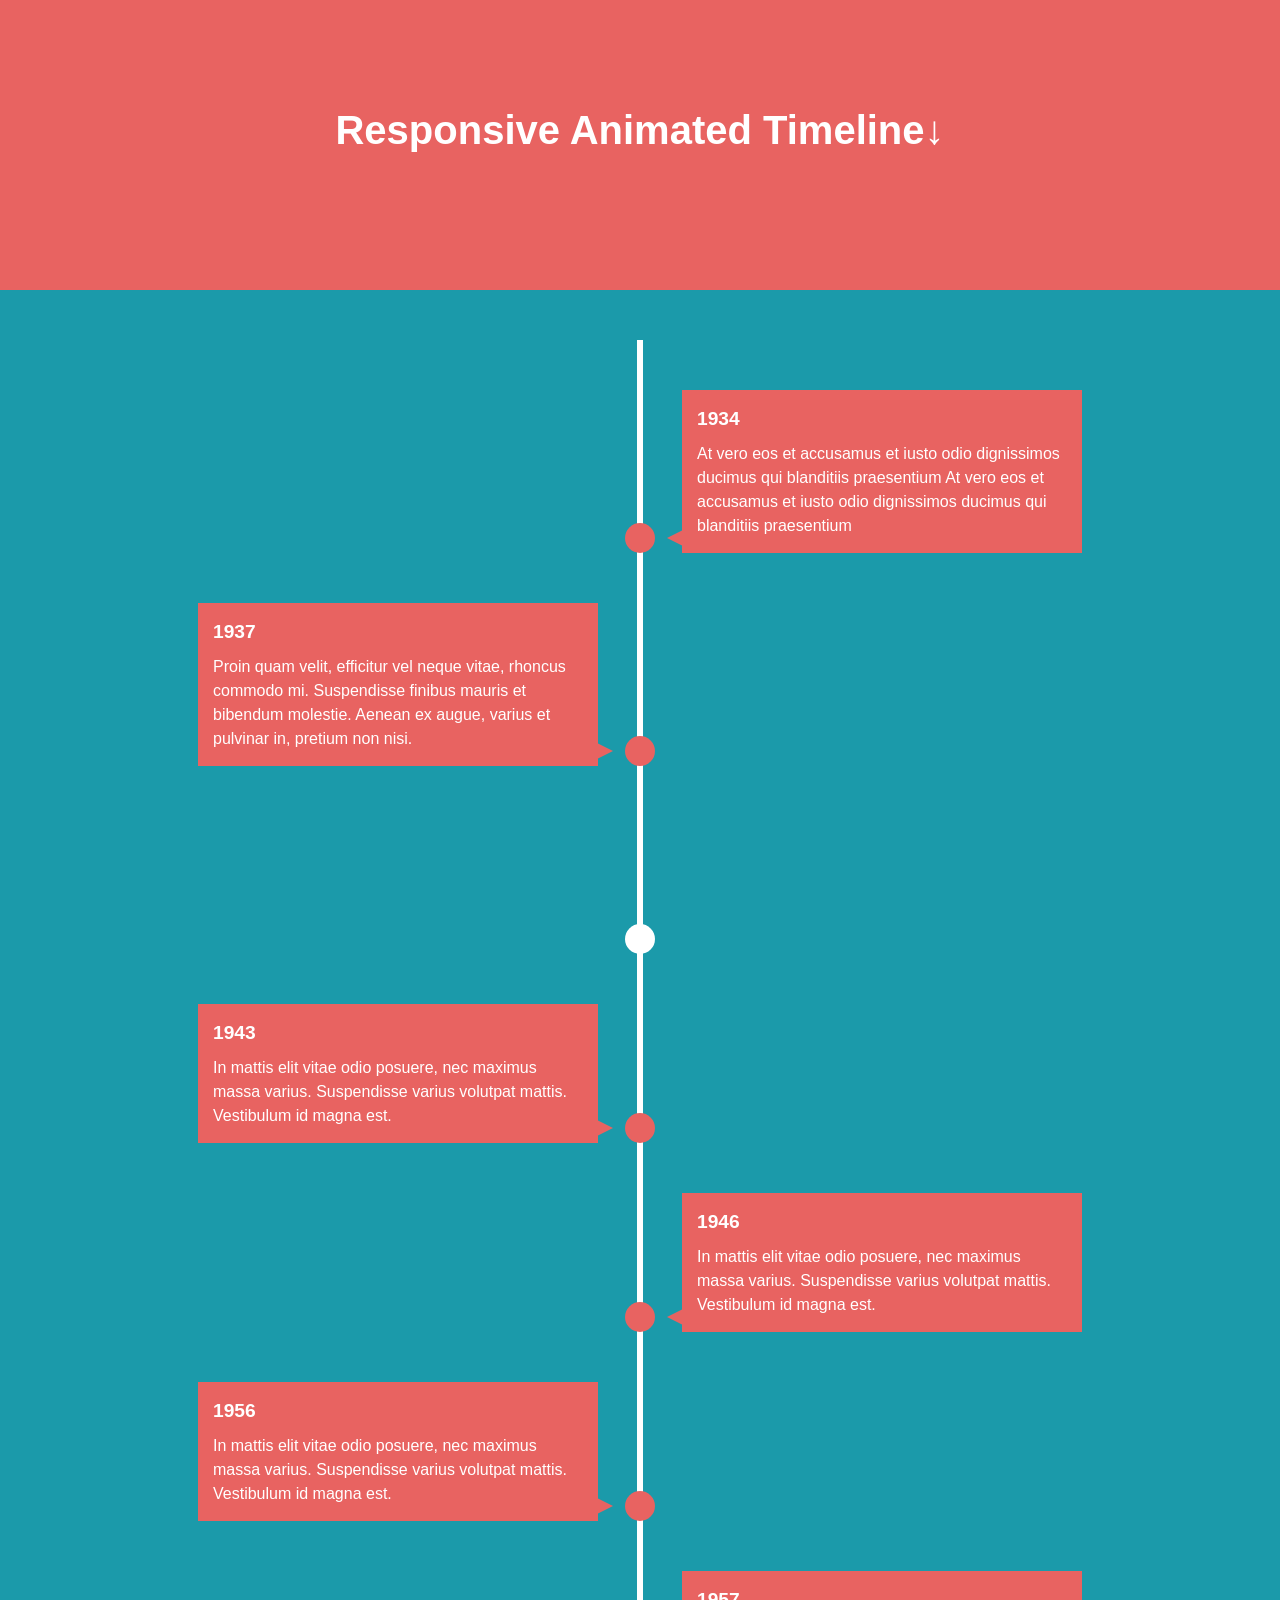
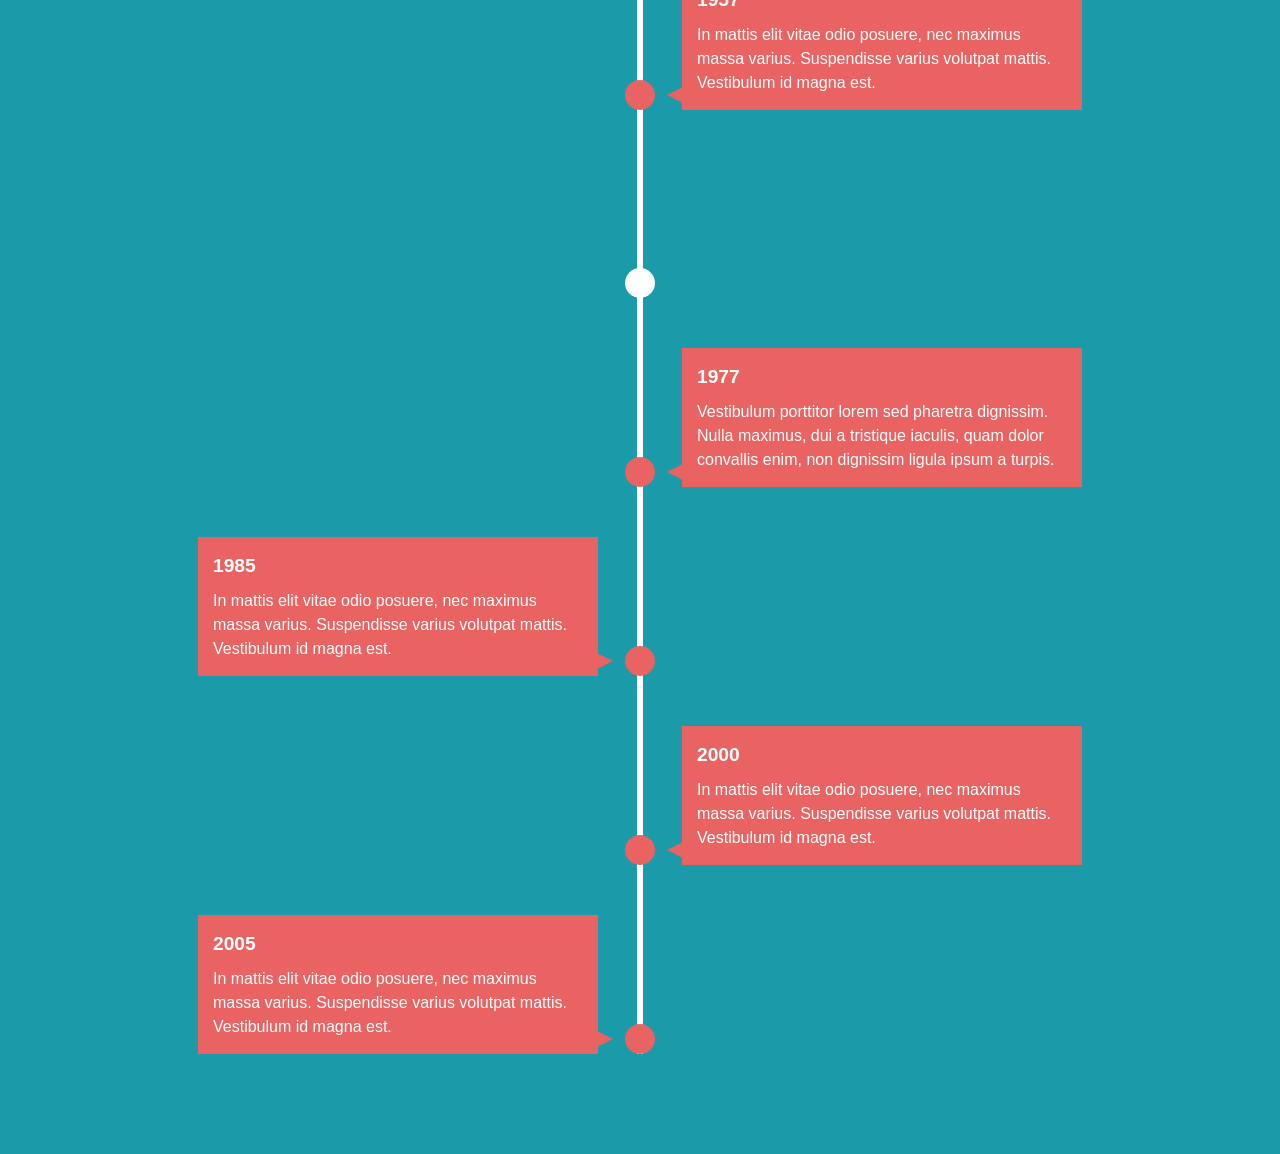
==== oxygen/animate_timeline/responsive-animated-timeline-javascript-css3/index.html @ f0c857d0 "ajout elements" ====
<!doctype html>
<html>
<head>
<meta charset="utf-8">
<meta http-equiv="X-UA-Compatible" content="IE=edge,chrome=1">
<meta name="viewport" content="width=device-width, initial-scale=1">
<title>Responsive Animated Timeline Demo</title>
<style>
*,
*::before,
*::after {
  margin: 0;
  padding: 0;
  box-sizing: border-box;
}

body {
  font: normal 16px/1.5 "Open Sans", sans-serif;
  background: #1B9AAA;
  color: #fff;
  overflow-x: hidden;
  padding-bottom: 50px;
}  /* INTRO SECTION
–––––––––––––––––––––––––––––––––––––––––––––––––– */

.intro {
  background: #E86361;
  padding: 100px 0;
}

.container {
  width: 90%;
  max-width: 1200px;
  margin: 0 auto;
  text-align: center;
}

h1 {
  font-size: 2.5rem;
}


/* TIMELINE
–––––––––––––––––––––––––––––––––––––––––––––––––– */

.timeline ul {
  background: #1B9AAA;
  padding: 50px 0;
}

.timeline ul li {
  list-style-type: none;
  position: relative;
  width: 6px;
  margin: 0 auto;
  padding-top: 50px;
  background: #fff;
}

.timeline ul li::after {
  content: '';
  position: absolute;
  left: 50%;
  bottom: 0;
  transform: translateX(-50%);
  width: 30px;
  height: 30px;
  border-radius: 50%;
  background: inherit;
}

.timeline ul li div {
  position: relative;
  bottom: 0;
  width: 400px;
  padding: 15px;
  background: #E86361;
}

.timeline ul li div::before {
  content: '';
  position: absolute;
  bottom: 7px;
  width: 0;
  height: 0;
  border-style: solid;
}

.timeline ul li:nth-child(odd) div {
  left: 45px;
}

.timeline ul li:nth-child(odd) div::before {
  left: -15px;
  border-width: 8px 16px 8px 0;
  border-color: transparent #E86361 transparent transparent;
}

.timeline ul li:nth-child(even) div {
  left: -439px;
}

.timeline ul li:nth-child(even) div::before {
  right: -15px;
  border-width: 8px 0 8px 16px;
  border-color: transparent transparent transparent #E86361;
}

time {
  display: block;
  font-size: 1.2rem;
  font-weight: bold;
  margin-bottom: 8px;
}


/* EFFECTS
–––––––––––––––––––––––––––––––––––––––––––––––––– */

.timeline ul li::after {
  transition: background .5s ease-in-out;
}

.timeline ul li.in-view::after {
  background: #E86361;
}

.timeline ul li div {
  visibility: hidden;
  opacity: 0;
  transition: all .5s ease-in-out;
}

.timeline ul li:nth-child(odd) div {
  transform: translate3d(200px, 0, 0);
}

.timeline ul li:nth-child(even) div {
  transform: translate3d(-200px, 0, 0);
}

.timeline ul li.in-view div {
  transform: none;
  visibility: visible;
  opacity: 1;
}


/* GENERAL MEDIA QUERIES
–––––––––––––––––––––––––––––––––––––––––––––––––– */

@media screen and (max-width: 900px) {
  .timeline ul li div {
    width: 250px;
  }
  .timeline ul li:nth-child(even) div {
    left: -289px;
    /*250+45-6*/
  }
}

@media screen and (max-width: 600px) {
  .timeline ul li {
    margin-left: 20px;
  }
  .timeline ul li div {
    width: calc(100vw - 91px);
  }
  .timeline ul li:nth-child(even) div {
    left: 45px;
  }
  .timeline ul li:nth-child(even) div::before {
    left: -15px;
    border-width: 8px 16px 8px 0;
    border-color: transparent #E86361 transparent transparent;
  }
}
</style>
</head>

<body>
<section class="intro">
  <div class="container">
    <h1>Responsive Animated Timeline&darr;</h1>
    <div class="css-script-ads" align="center" style="margin-top:30px;">
    <script type="text/javascript"><!--
google_ad_client = "ca-pub-2783044520727903";
/* CSSScript Demo Page */
google_ad_slot = "3025259193";
google_ad_width = 728;
google_ad_height = 90;
//-->
</script>
      <script type="text/javascript"
src="http://pagead2.googlesyndication.com/pagead/show_ads.js">
</script></div>
  </div>
</section>

<section class="timeline">
  <ul>
    <li>
      <div>
        <time>1934</time> At vero eos et accusamus et iusto odio dignissimos ducimus qui blanditiis praesentium At vero eos et accusamus et iusto odio dignissimos ducimus qui blanditiis praesentium
      </div>
    </li>
    <li>
      <div>
        <time>1937</time> Proin quam velit, efficitur vel neque vitae, rhoncus commodo mi. Suspendisse finibus mauris et bibendum molestie. Aenean ex augue, varius et pulvinar in, pretium non nisi.
      </div>
    </li>
    <li>
      <div>
        <time>1940</time> Proin iaculis, nibh eget efficitur varius, libero tellus porta dolor, at pulvinar tortor ex eget ligula. Integer eu dapibus arcu, sit amet sollicitudin eros.
      </div>
    </li>
    <li>
      <div>
        <time>1943</time> In mattis elit vitae odio posuere, nec maximus massa varius. Suspendisse varius volutpat mattis. Vestibulum id magna est.
      </div>
    </li>
    <li>
      <div>
        <time>1946</time> In mattis elit vitae odio posuere, nec maximus massa varius. Suspendisse varius volutpat mattis. Vestibulum id magna est.
      </div>
    </li>
    <li>
      <div>
        <time>1956</time> In mattis elit vitae odio posuere, nec maximus massa varius. Suspendisse varius volutpat mattis. Vestibulum id magna est.
      </div>
    </li>
    <li>
      <div>
        <time>1957</time> In mattis elit vitae odio posuere, nec maximus massa varius. Suspendisse varius volutpat mattis. Vestibulum id magna est.
      </div>
    </li>
    <li>
      <div>
        <time>1967</time> Aenean condimentum odio a bibendum rhoncus. Ut mauris felis, volutpat eget porta faucibus, euismod quis ante.
      </div>
    </li>
    <li>
      <div>
        <time>1977</time> Vestibulum porttitor lorem sed pharetra dignissim. Nulla maximus, dui a tristique iaculis, quam dolor convallis enim, non dignissim ligula ipsum a turpis.
      </div>
    </li>
    <li>
      <div>
        <time>1985</time> In mattis elit vitae odio posuere, nec maximus massa varius. Suspendisse varius volutpat mattis. Vestibulum id magna est.
      </div>
    </li>
    <li>
      <div>
        <time>2000</time> In mattis elit vitae odio posuere, nec maximus massa varius. Suspendisse varius volutpat mattis. Vestibulum id magna est.
      </div>
    </li>
    <li>
      <div>
        <time>2005</time> In mattis elit vitae odio posuere, nec maximus massa varius. Suspendisse varius volutpat mattis. Vestibulum id magna est.
      </div>
    </li>
  </ul>
</section>
<script>
(function() {

  'use strict';

  // define variables
  var items = document.querySelectorAll(".timeline li");

  // check if an element is in viewport
  // http://stackoverflow.com/questions/123999/how-to-tell-if-a-dom-element-is-visible-in-the-current-viewport
  function isElementInViewport(el) {
    var rect = el.getBoundingClientRect();
    return (
      rect.top >= 0 &&
      rect.left >= 0 &&
      rect.bottom <= (window.innerHeight || document.documentElement.clientHeight) &&
      rect.right <= (window.innerWidth || document.documentElement.clientWidth)
    );
  }

  function callbackFunc() {
    for (var i = 0; i < items.length; i++) {
      if (isElementInViewport(items[i])) {
        items[i].classList.add("in-view");
      }
    }
  }

  // listen for events
  window.addEventListener("load", callbackFunc);
  window.addEventListener("resize", callbackFunc);
  window.addEventListener("scroll", callbackFunc);

})();
</script>
<script>
  (function(i,s,o,g,r,a,m){i['GoogleAnalyticsObject']=r;i[r]=i[r]||function(){
  (i[r].q=i[r].q||[]).push(arguments)},i[r].l=1*new Date();a=s.createElement(o),
  m=s.getElementsByTagName(o)[0];a.async=1;a.src=g;m.parentNode.insertBefore(a,m)
  })(window,document,'script','//www.google-analytics.com/analytics.js','ga');

  ga('create', 'UA-46156385-1', 'cssscript.com');
  ga('send', 'pageview');

</script>
</body>
</html>
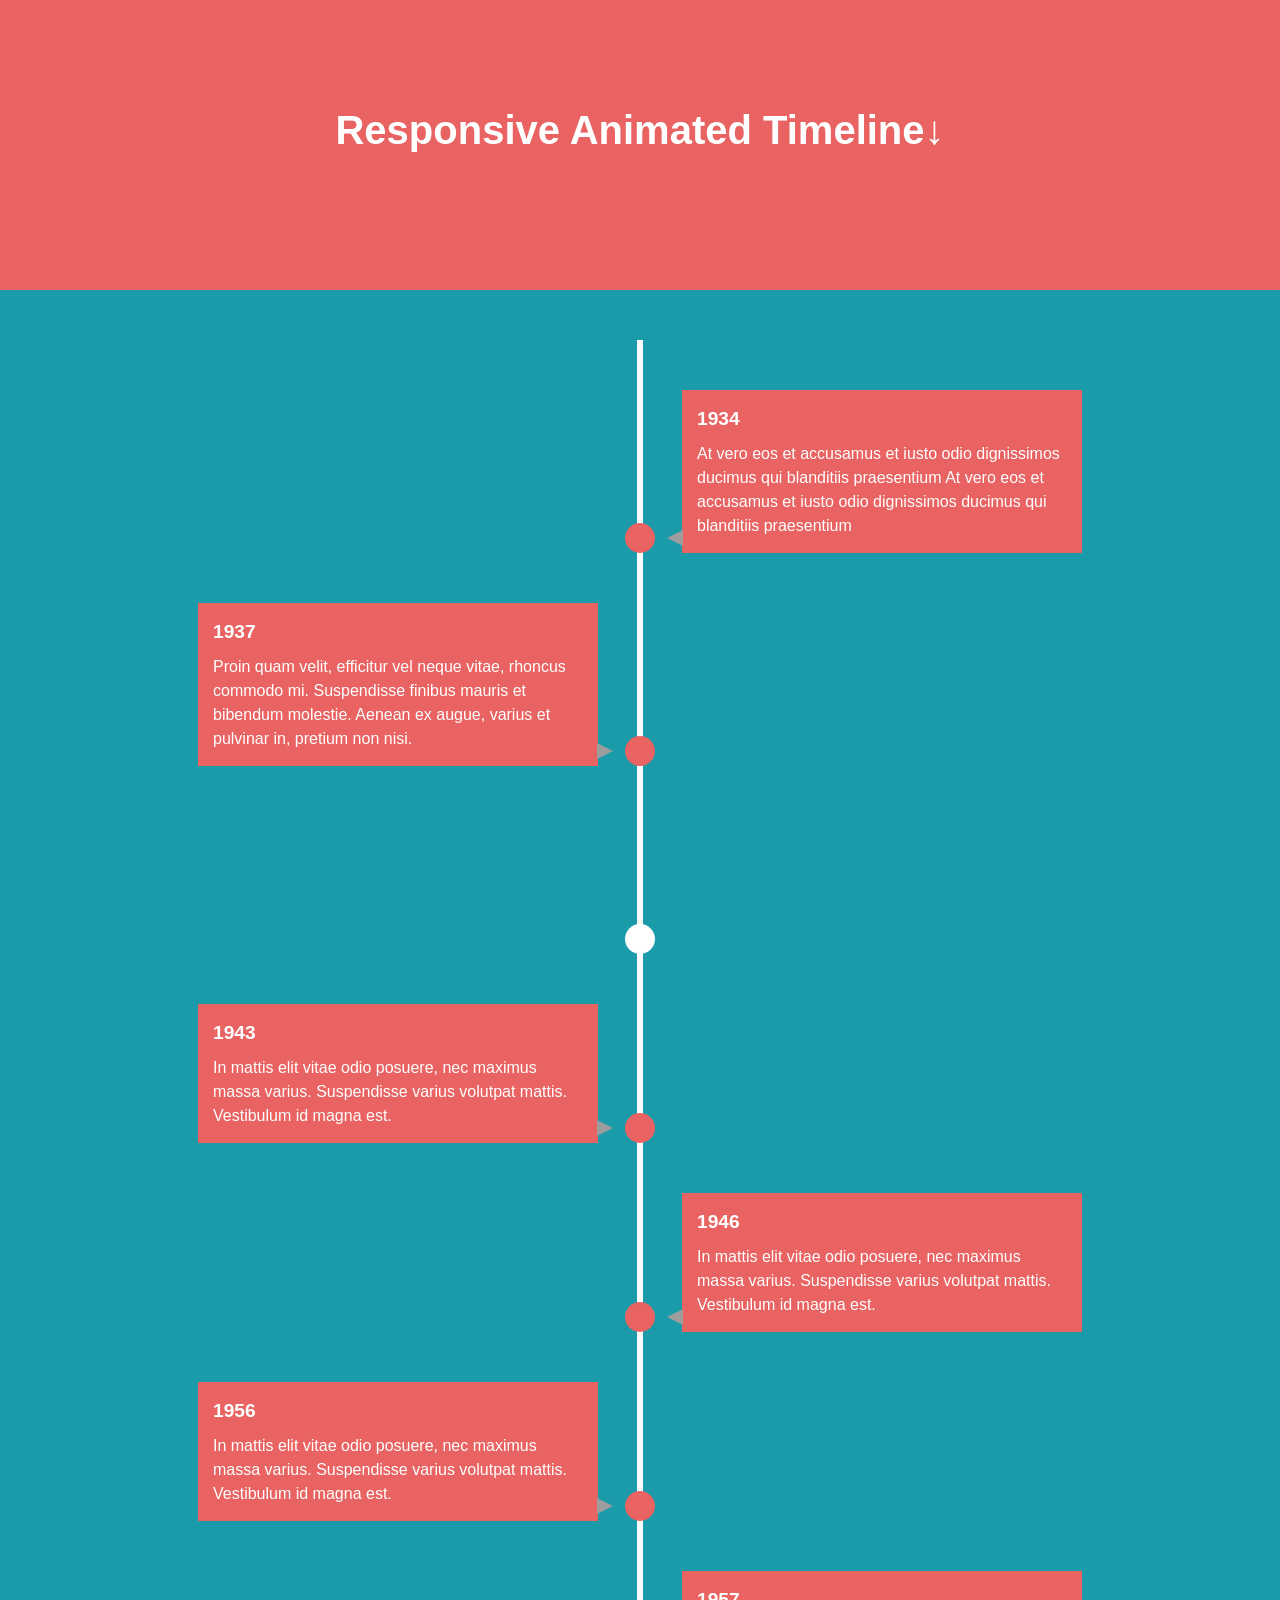
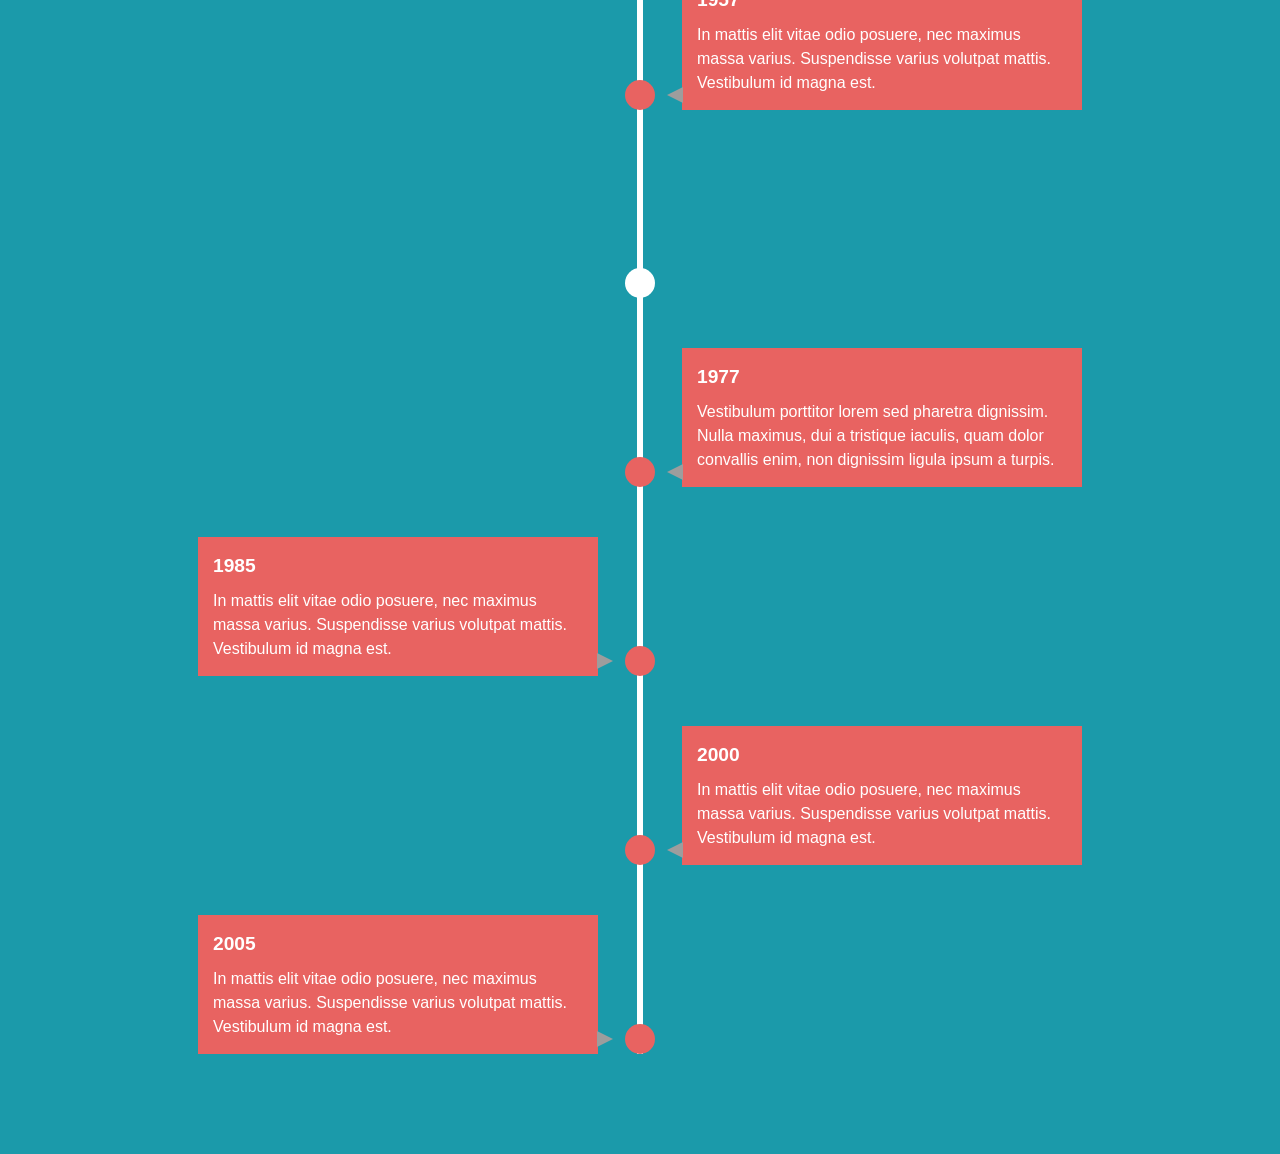
==== commit 0165ae03: "Finition timeline" ====
--- a/oxygen/animate_timeline/responsive-animated-timeline-javascript-css3/index.html
+++ b/oxygen/animate_timeline/responsive-animated-timeline-javascript-css3/index.html
@@ -93,7 +93,7 @@
 .timeline ul li:nth-child(odd) div::before {
   left: -15px;
   border-width: 8px 16px 8px 0;
-  border-color: transparent #E86361 transparent transparent;
+  border-color: transparent #9d9d9d transparent transparent;
 }
 
 .timeline ul li:nth-child(even) div {
@@ -103,7 +103,7 @@
 .timeline ul li:nth-child(even) div::before {
   right: -15px;
   border-width: 8px 0 8px 16px;
-  border-color: transparent transparent transparent #E86361;
+  border-color: transparent transparent transparent #9d9d9d;
 }
 
 time {
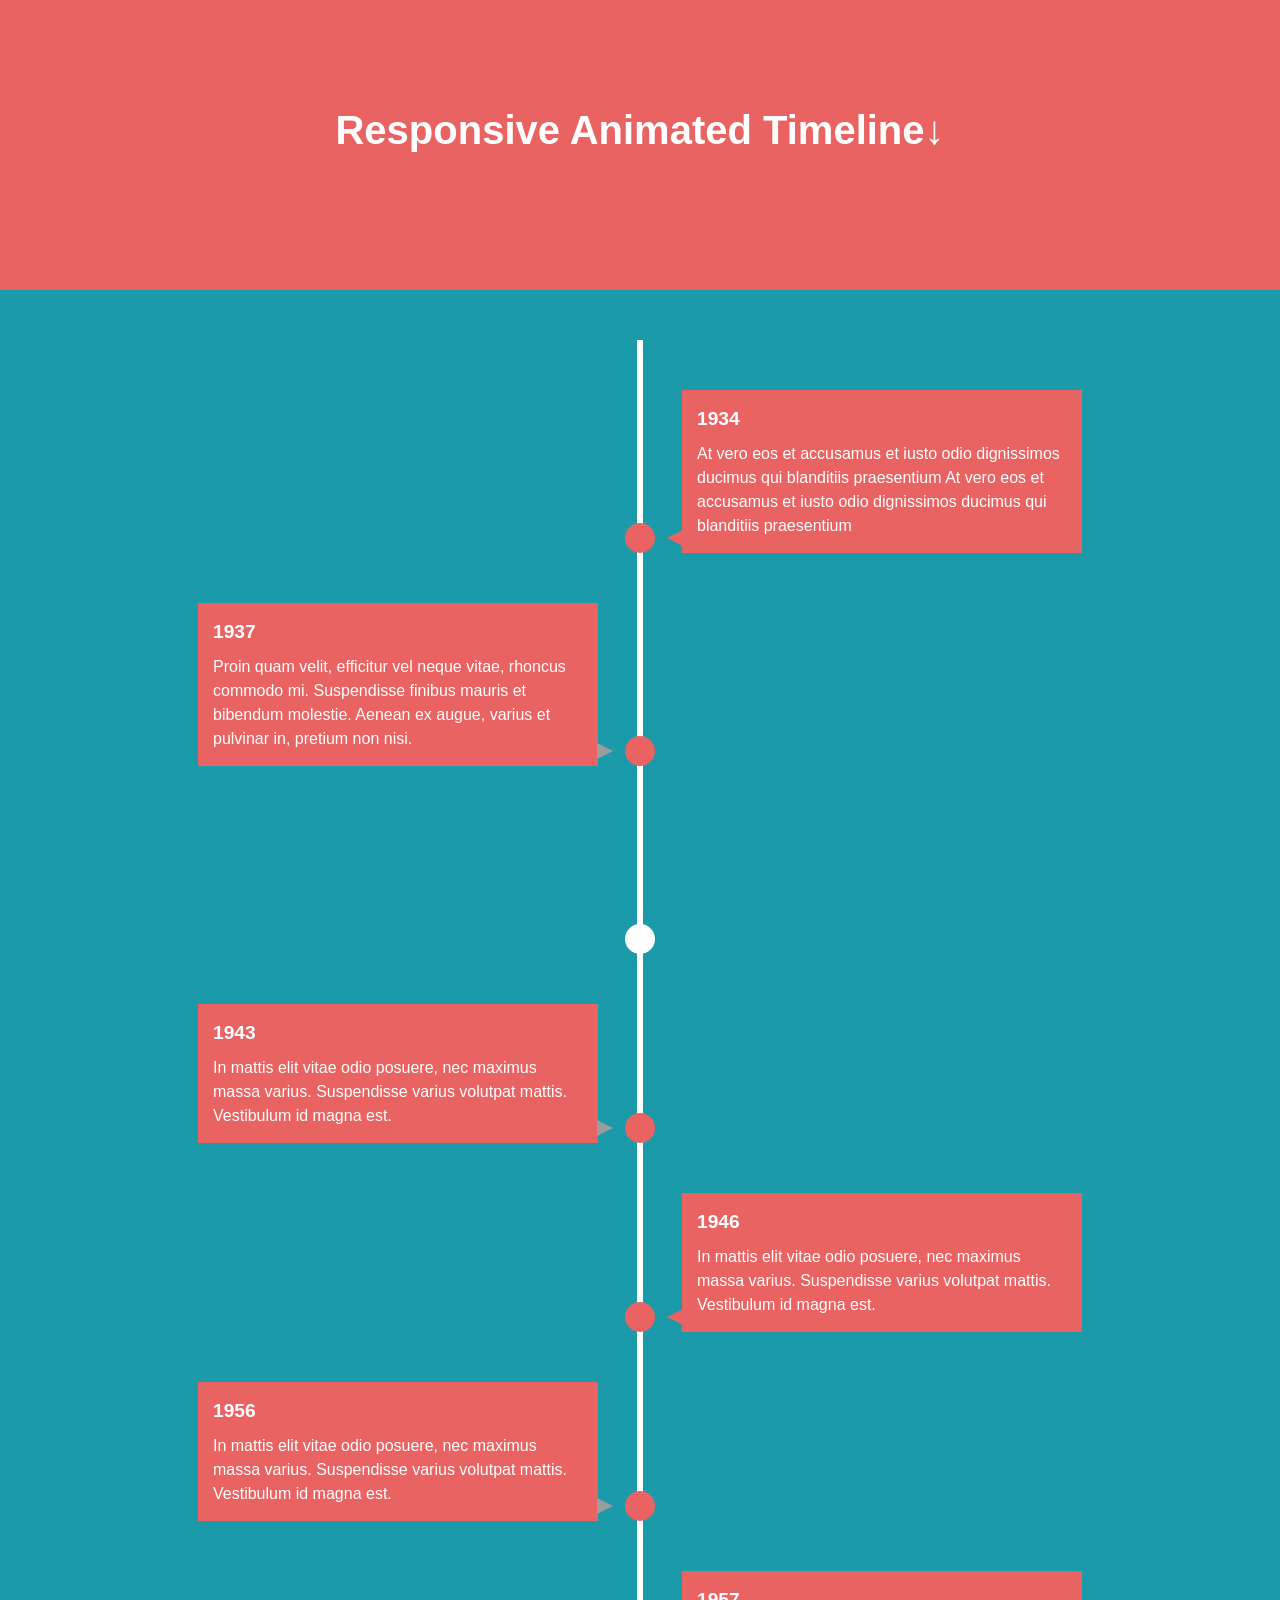
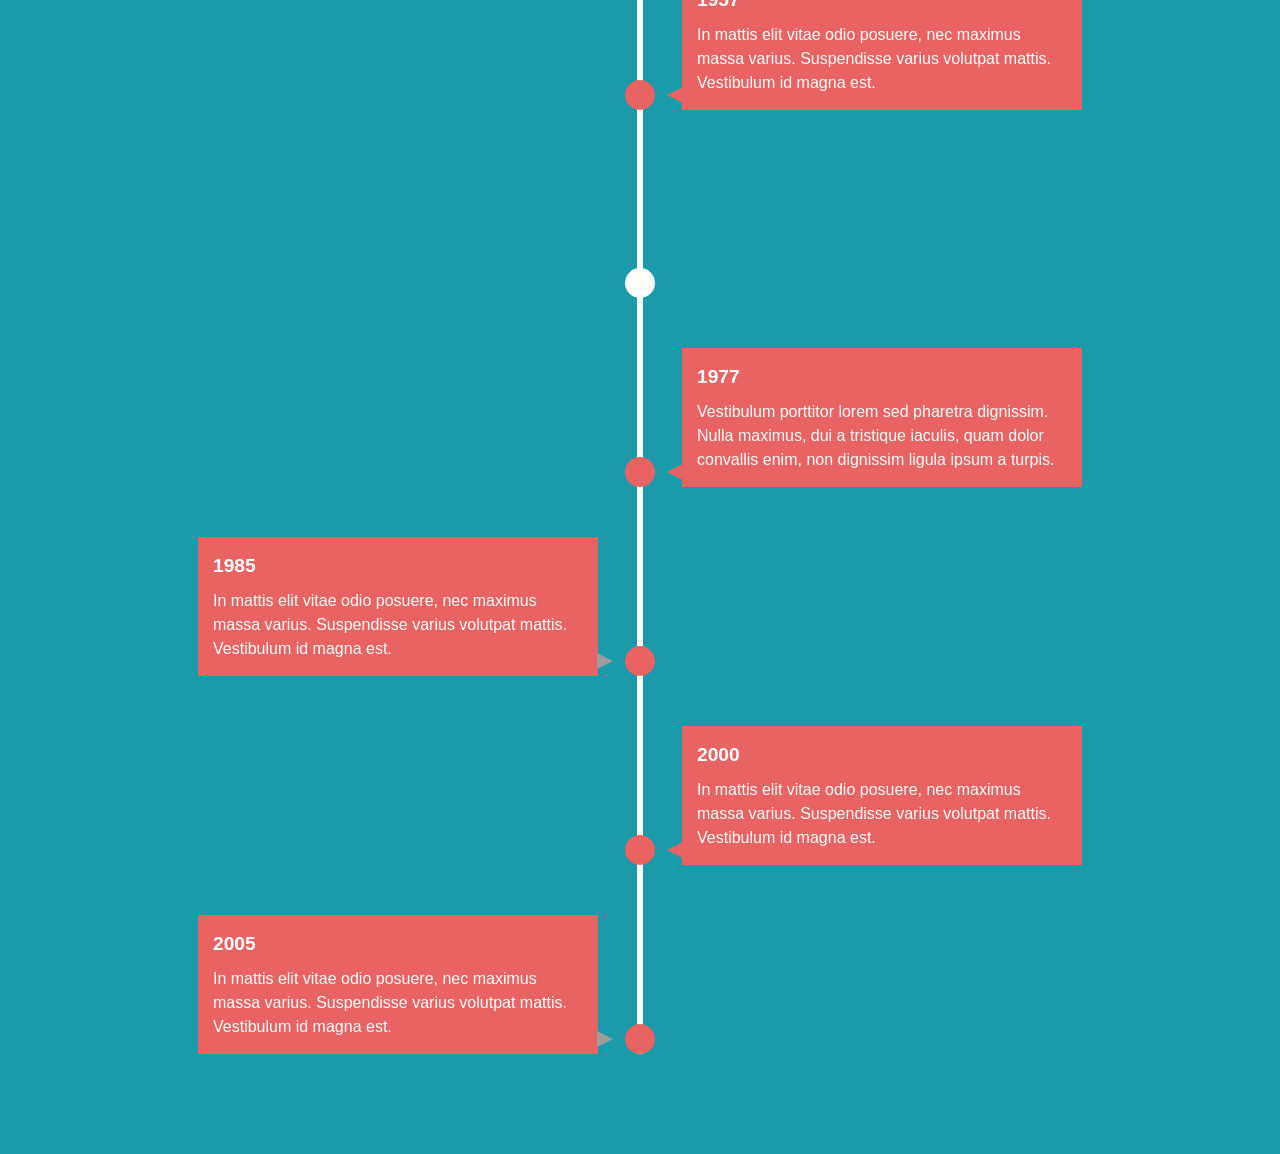
==== commit a4a7c63d: "Xp et formation dynamiques" ====
--- a/oxygen/animate_timeline/responsive-animated-timeline-javascript-css3/index.html
+++ b/oxygen/animate_timeline/responsive-animated-timeline-javascript-css3/index.html
@@ -93,7 +93,7 @@
 .timeline ul li:nth-child(odd) div::before {
   left: -15px;
   border-width: 8px 16px 8px 0;
-  border-color: transparent #9d9d9d transparent transparent;
+  border-color: transparent #E86361 transparent transparent;
 }
 
 .timeline ul li:nth-child(even) div {
